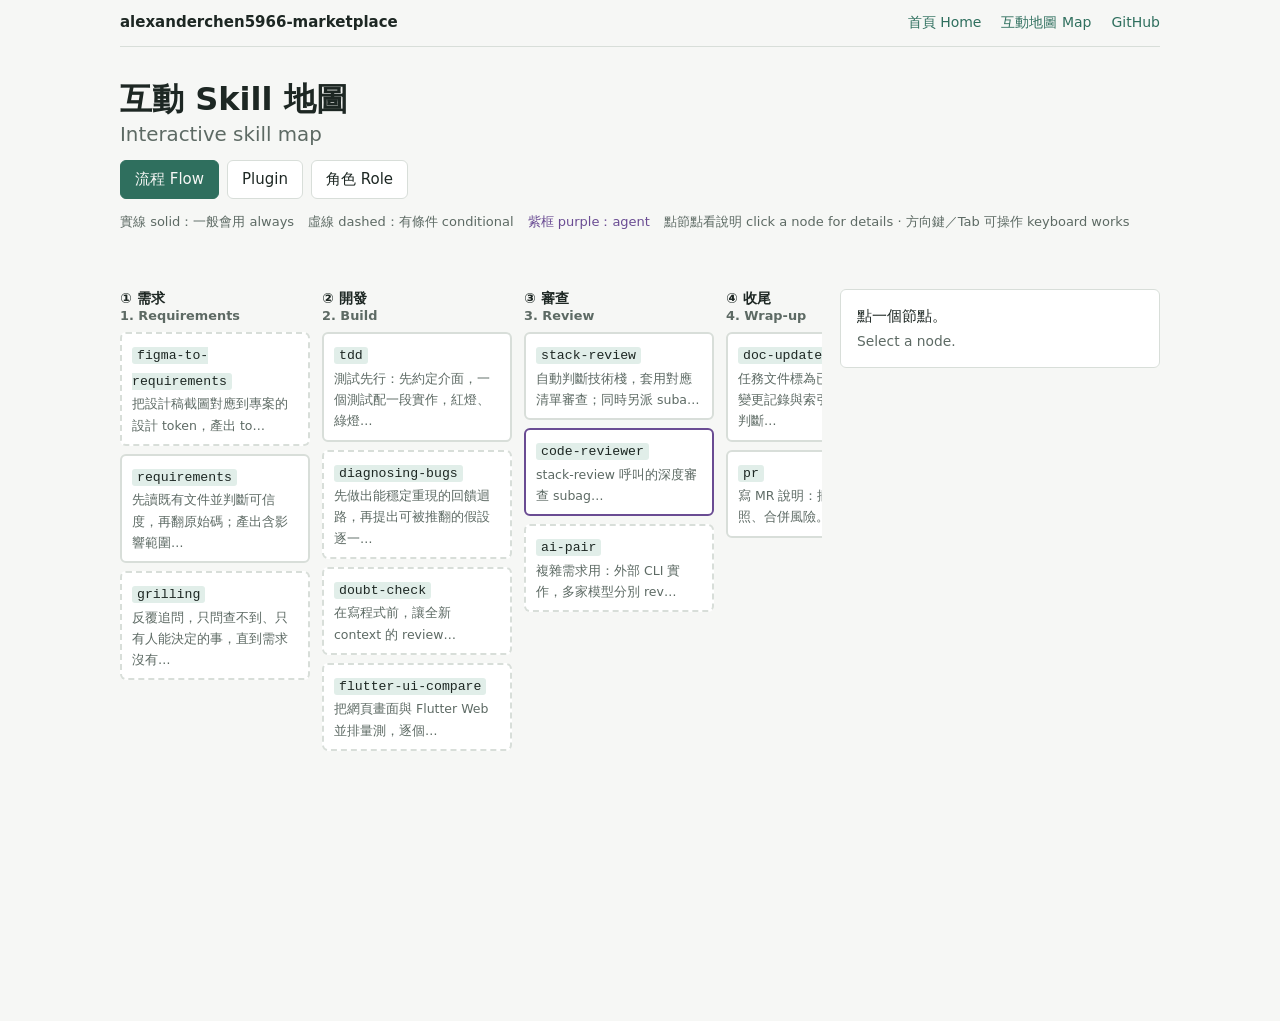
==== docs/map/index.html @ e2659835 "新增 GitHub Pages：介紹首頁與互動 skill 地圖（中英並列） Co-Authored-By: Claude Sonnet 5.5 <noreply@anthropic.com>" ====
<!doctype html>
<html lang="zh-Hant"><head><meta charset="utf-8"><meta name="viewport" content="width=device-width,initial-scale=1">
<title>Skill Map 互動地圖</title><link rel="stylesheet" href="../assets/style.css"></head><body>
<nav class="nav" aria-label="main"><strong>alexanderchen5966-marketplace</strong><a href="../">首頁 Home</a><a href="./">互動地圖 Map</a><a id="gh" href="#">GitHub</a></nav>
<main>
<header style="display:flex;flex-direction:column;gap:12px"><h1>互動 Skill 地圖<span class="en">Interactive skill map</span></h1>
<div class="tabs" role="tablist" id="tabs"></div>
<div class="legend"><span>實線 solid：一般會用 always</span><span>虛線 dashed：有條件 conditional</span><span style="color:var(--lab)">紫框 purple：agent</span><span>點節點看說明 click a node for details · 方向鍵／Tab 可操作 keyboard works</span></div></header>
<div class="layout"><div id="view" aria-live="polite"></div>
<aside class="panel" id="panel"><p>點一個節點。<span class="en">Select a node.</span></p></aside></div>
</main>
<script src="../assets/site.js"></script><script src="../assets/map.js"></script></body></html>
---- docs/assets/style.css ----
:root{--bg:#f6f7f5;--surface:#fff;--ink:#1d2723;--muted:#5d6a64;--line:#d8ded9;--accent:#2f6f5e;--accent-soft:#e1eee9;--warm:#8a6a1f;--warm-bg:#f3ead2;--lab:#6a4c93;--lab-bg:#ece5f4;
--font:"Noto Sans TC","PingFang TC","Microsoft JhengHei",system-ui,sans-serif;--mono:"IBM Plex Mono",ui-monospace,Menlo,monospace}
@media (prefers-color-scheme:dark){:root:not([data-theme=light]){--bg:#141a18;--surface:#1b2320;--ink:#e3ebe7;--muted:#9aa8a1;--line:#2e3a35;--accent:#7cc4ad;--accent-soft:#1f322b;--warm:#e0c272;--warm-bg:#3a3220;--lab:#c3a8e6;--lab-bg:#2f2640}}
*{box-sizing:border-box}html{scroll-behavior:smooth}
body{margin:0;background:var(--bg);color:var(--ink);font:15px/1.7 var(--font);padding-inline:max(16px,env(safe-area-inset-left))}
a{color:var(--accent)}code{font-family:var(--mono);font-size:.88em;background:var(--accent-soft);padding:1px 5px;border-radius:3px}
.nav{position:sticky;top:0;z-index:5;background:var(--bg);border-bottom:1px solid var(--line);display:flex;flex-wrap:wrap;gap:6px 20px;align-items:center;padding:10px 0;max-width:1040px;margin:0 auto}
.nav strong{margin-right:auto}.nav a{text-decoration:none;font-size:14px}.nav a:hover{text-decoration:underline}
main{max-width:1040px;margin:0 auto;padding:32px 0 64px;display:flex;flex-direction:column;gap:56px}
h1,h2,h3{line-height:1.3;margin:0;text-wrap:balance}h1{font-size:32px}h2{font-size:22px;padding-bottom:8px;border-bottom:2px solid var(--ink)}h3{font-size:16px}
.en{display:block;color:var(--muted);font-size:.92em}h1 .en,h2 .en{font-weight:400;font-size:.62em;margin-top:2px}
.eyebrow{font:12px var(--mono);letter-spacing:.08em;text-transform:uppercase;color:var(--accent)}
section{display:flex;flex-direction:column;gap:16px}p{margin:0;max-width:72ch}
.grid{display:grid;grid-template-columns:repeat(auto-fill,minmax(280px,1fr));gap:14px}
.card{background:var(--surface);border:1px solid var(--line);border-radius:6px;padding:14px 16px;display:flex;flex-direction:column;gap:8px;min-width:0}
.badge{display:inline-block;font-size:12px;font-weight:500;padding:1px 8px;border-radius:999px;background:var(--accent-soft);color:var(--accent);margin-right:4px}
.badge.manual{background:var(--warm-bg);color:var(--warm)}.badge.cond{background:var(--lab-bg);color:var(--lab)}
.steps{display:flex;flex-wrap:wrap;gap:10px;align-items:stretch}
.step{flex:1 1 150px;background:var(--surface);border:2px solid var(--accent);border-radius:6px;padding:10px 12px}
.step .skills{display:flex;flex-wrap:wrap;gap:4px;margin-top:6px}
.chip{font:12px var(--mono);border:1px solid var(--line);border-radius:4px;padding:1px 6px;background:var(--bg)}.chip.cond{border-style:dashed}
.cta{display:inline-block;background:var(--accent);color:var(--bg);padding:8px 16px;border-radius:6px;text-decoration:none;font-weight:500;width:fit-content}
.tw{overflow-x:auto;border:1px solid var(--line);border-radius:6px;background:var(--surface)}
table{border-collapse:collapse;width:100%;font-size:14px}th,td{text-align:left;padding:8px 12px;border-bottom:1px solid var(--line);vertical-align:top}th{font-size:12px;color:var(--muted);background:var(--bg)}tr:last-child td{border-bottom:0}
footer{max-width:1040px;margin:0 auto;padding:24px 0 48px;border-top:1px solid var(--line);color:var(--muted);font-size:13px}
/* map */
.tabs{display:flex;gap:8px;flex-wrap:wrap}.tabs button,.node{font:inherit;cursor:pointer}
.tabs button{border:1px solid var(--line);background:var(--surface);color:var(--ink);padding:6px 14px;border-radius:6px}.tabs button[aria-selected=true]{background:var(--accent);color:var(--bg);border-color:var(--accent)}
.layout{display:grid;grid-template-columns:1fr 320px;gap:18px;align-items:start}@media(max-width:820px){.layout{grid-template-columns:1fr}}
.cols{display:flex;gap:12px;overflow-x:auto;padding-bottom:6px}.col{flex:0 0 190px;display:flex;flex-direction:column;gap:8px}.col h3{font-size:14px}
.node{text-align:left;background:var(--surface);color:var(--ink);border:2px solid var(--line);border-radius:6px;padding:8px 10px;width:100%}
.node[data-cond=true]{border-style:dashed}.node.agent{border-color:var(--lab)}.node[aria-pressed=true],.node:focus-visible{border-color:var(--accent);outline:2px solid var(--accent)}
.node small{display:block;color:var(--muted)}
.groups{display:grid;grid-template-columns:repeat(auto-fit,minmax(240px,1fr));gap:12px}.group{border:2px solid var(--accent);border-radius:8px;padding:10px;display:flex;flex-direction:column;gap:8px;background:var(--surface)}
.panel{position:sticky;top:60px;background:var(--surface);border:1px solid var(--line);border-radius:6px;padding:14px 16px;display:flex;flex-direction:column;gap:8px}
.legend{display:flex;gap:14px;flex-wrap:wrap;font-size:13px;color:var(--muted)}
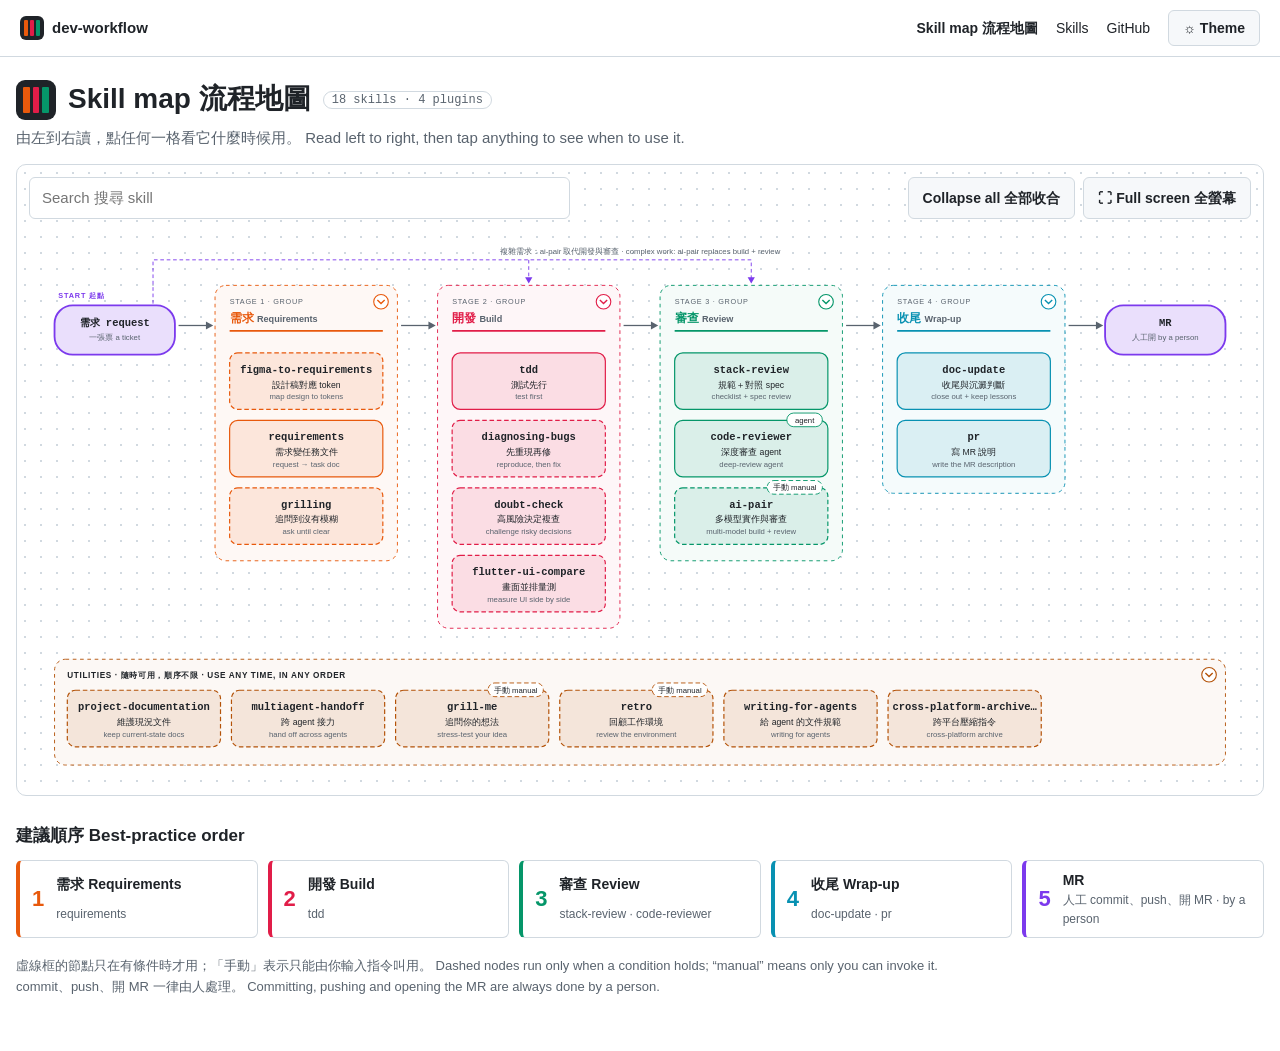
==== commit ba47b30b: "GitHub Pages 改版：首頁改 landing 風格，地圖改畫布式流程圖與說明視窗 Co-Authored-By: Claude Fable 5.2 <noreply@anthropic.co" ====
--- a/docs/map/index.html
+++ b/docs/map/index.html
@@ -1,12 +1,20 @@
 <!doctype html>
 <html lang="zh-Hant"><head><meta charset="utf-8"><meta name="viewport" content="width=device-width,initial-scale=1">
-<title>Skill Map 互動地圖</title><link rel="stylesheet" href="../assets/style.css"></head><body>
-<nav class="nav" aria-label="main"><strong>alexanderchen5966-marketplace</strong><a href="../">首頁 Home</a><a href="./">互動地圖 Map</a><a id="gh" href="#">GitHub</a></nav>
-<main>
-<header style="display:flex;flex-direction:column;gap:12px"><h1>互動 Skill 地圖<span class="en">Interactive skill map</span></h1>
-<div class="tabs" role="tablist" id="tabs"></div>
-<div class="legend"><span>實線 solid：一般會用 always</span><span>虛線 dashed：有條件 conditional</span><span style="color:var(--lab)">紫框 purple：agent</span><span>點節點看說明 click a node for details · 方向鍵／Tab 可操作 keyboard works</span></div></header>
-<div class="layout"><div id="view" aria-live="polite"></div>
-<aside class="panel" id="panel"><p>點一個節點。<span class="en">Select a node.</span></p></aside></div>
+<title>Skill map 流程地圖</title>
+<link rel="stylesheet" href="../assets/style.css"></head><body>
+<div class="top"><div class="wrap" style="max-width:1340px">
+<a class="brand" href="../"><span class="logo"><i></i><i></i><i></i></span>dev-workflow</a>
+<a class="lk" href="./"><b>Skill map 流程地圖</b></a><a class="lk" href="../#skills">Skills</a><a class="lk" id="gh" href="#">GitHub</a>
+<button class="btn" id="theme" type="button">☼ Theme</button></div></div>
+<main class="sm-main">
+<div class="sm-head"><span class="logo"><i></i><i></i><i></i></span><h1>Skill map 流程地圖</h1><span class="pill" id="count"></span></div>
+<p class="sm-sub">由左到右讀，點任何一格看它什麼時候用。<span class="en"> Read left to right, then tap anything to see when to use it.</span></p>
+<div class="sm" id="sm">
+<div class="tb"><input id="q" type="search" placeholder="Search 搜尋 skill" aria-label="Search skills"><span class="sp"></span>
+<button class="btn" id="collapse" type="button">Collapse all 全部收合</button><button class="btn" id="fs" type="button">⛶ Full screen 全螢幕</button></div>
+<div class="scroll" id="canvas"></div></div>
+<section class="sm-order"><h2>建議順序 Best-practice order</h2><div class="order" id="order"></div></section>
+<p class="sm-foot">虛線框的節點只在有條件時才用；「手動」表示只能由你輸入指令叫用。<span class="en"> Dashed nodes run only when a condition holds; “manual” means only you can invoke it.</span><br>commit、push、開 MR 一律由人處理。<span class="en"> Committing, pushing and opening the MR are always done by a person.</span></p>
 </main>
+<div class="ov" id="ov" hidden><div class="md" id="md" role="dialog" aria-modal="true"></div></div>
 <script src="../assets/site.js"></script><script src="../assets/map.js"></script></body></html>
--- a/docs/assets/style.css
+++ b/docs/assets/style.css
@@ -1,36 +1,98 @@
-:root{--bg:#f6f7f5;--surface:#fff;--ink:#1d2723;--muted:#5d6a64;--line:#d8ded9;--accent:#2f6f5e;--accent-soft:#e1eee9;--warm:#8a6a1f;--warm-bg:#f3ead2;--lab:#6a4c93;--lab-bg:#ece5f4;
---font:"Noto Sans TC","PingFang TC","Microsoft JhengHei",system-ui,sans-serif;--mono:"IBM Plex Mono",ui-monospace,Menlo,monospace}
-@media (prefers-color-scheme:dark){:root:not([data-theme=light]){--bg:#141a18;--surface:#1b2320;--ink:#e3ebe7;--muted:#9aa8a1;--line:#2e3a35;--accent:#7cc4ad;--accent-soft:#1f322b;--warm:#e0c272;--warm-bg:#3a3220;--lab:#c3a8e6;--lab-bg:#2f2640}}
+:root{--bg:#fff;--soft:#f6f8fa;--ink:#1f2328;--muted:#59636e;--line:#d1d9e0;--link:#0969da;--green:#1f883d;--purple:#7c3aed;--hl:#ffe45c;
+--font:-apple-system,BlinkMacSystemFont,"Segoe UI","Noto Sans TC","PingFang TC","Microsoft JhengHei",sans-serif;--mono:ui-monospace,SFMono-Regular,Menlo,Consolas,monospace}
+:root[data-theme=dark]{--bg:#0d1117;--soft:#161b22;--ink:#e6edf3;--muted:#9198a1;--line:#30363d;--link:#4493f8;--green:#2ea043;--purple:#a78bfa;--hl:#6b5a00;color-scheme:dark}
+@media (prefers-color-scheme:dark){:root:not([data-theme=light]){--bg:#0d1117;--soft:#161b22;--ink:#e6edf3;--muted:#9198a1;--line:#30363d;--link:#4493f8;--green:#2ea043;--purple:#a78bfa;--hl:#6b5a00;color-scheme:dark}}
 *{box-sizing:border-box}html{scroll-behavior:smooth}
-body{margin:0;background:var(--bg);color:var(--ink);font:15px/1.7 var(--font);padding-inline:max(16px,env(safe-area-inset-left))}
-a{color:var(--accent)}code{font-family:var(--mono);font-size:.88em;background:var(--accent-soft);padding:1px 5px;border-radius:3px}
-.nav{position:sticky;top:0;z-index:5;background:var(--bg);border-bottom:1px solid var(--line);display:flex;flex-wrap:wrap;gap:6px 20px;align-items:center;padding:10px 0;max-width:1040px;margin:0 auto}
-.nav strong{margin-right:auto}.nav a{text-decoration:none;font-size:14px}.nav a:hover{text-decoration:underline}
-main{max-width:1040px;margin:0 auto;padding:32px 0 64px;display:flex;flex-direction:column;gap:56px}
-h1,h2,h3{line-height:1.3;margin:0;text-wrap:balance}h1{font-size:32px}h2{font-size:22px;padding-bottom:8px;border-bottom:2px solid var(--ink)}h3{font-size:16px}
-.en{display:block;color:var(--muted);font-size:.92em}h1 .en,h2 .en{font-weight:400;font-size:.62em;margin-top:2px}
-.eyebrow{font:12px var(--mono);letter-spacing:.08em;text-transform:uppercase;color:var(--accent)}
-section{display:flex;flex-direction:column;gap:16px}p{margin:0;max-width:72ch}
-.grid{display:grid;grid-template-columns:repeat(auto-fill,minmax(280px,1fr));gap:14px}
-.card{background:var(--surface);border:1px solid var(--line);border-radius:6px;padding:14px 16px;display:flex;flex-direction:column;gap:8px;min-width:0}
-.badge{display:inline-block;font-size:12px;font-weight:500;padding:1px 8px;border-radius:999px;background:var(--accent-soft);color:var(--accent);margin-right:4px}
-.badge.manual{background:var(--warm-bg);color:var(--warm)}.badge.cond{background:var(--lab-bg);color:var(--lab)}
-.steps{display:flex;flex-wrap:wrap;gap:10px;align-items:stretch}
-.step{flex:1 1 150px;background:var(--surface);border:2px solid var(--accent);border-radius:6px;padding:10px 12px}
-.step .skills{display:flex;flex-wrap:wrap;gap:4px;margin-top:6px}
-.chip{font:12px var(--mono);border:1px solid var(--line);border-radius:4px;padding:1px 6px;background:var(--bg)}.chip.cond{border-style:dashed}
-.cta{display:inline-block;background:var(--accent);color:var(--bg);padding:8px 16px;border-radius:6px;text-decoration:none;font-weight:500;width:fit-content}
-.tw{overflow-x:auto;border:1px solid var(--line);border-radius:6px;background:var(--surface)}
-table{border-collapse:collapse;width:100%;font-size:14px}th,td{text-align:left;padding:8px 12px;border-bottom:1px solid var(--line);vertical-align:top}th{font-size:12px;color:var(--muted);background:var(--bg)}tr:last-child td{border-bottom:0}
-footer{max-width:1040px;margin:0 auto;padding:24px 0 48px;border-top:1px solid var(--line);color:var(--muted);font-size:13px}
-/* map */
-.tabs{display:flex;gap:8px;flex-wrap:wrap}.tabs button,.node{font:inherit;cursor:pointer}
-.tabs button{border:1px solid var(--line);background:var(--surface);color:var(--ink);padding:6px 14px;border-radius:6px}.tabs button[aria-selected=true]{background:var(--accent);color:var(--bg);border-color:var(--accent)}
-.layout{display:grid;grid-template-columns:1fr 320px;gap:18px;align-items:start}@media(max-width:820px){.layout{grid-template-columns:1fr}}
-.cols{display:flex;gap:12px;overflow-x:auto;padding-bottom:6px}.col{flex:0 0 190px;display:flex;flex-direction:column;gap:8px}.col h3{font-size:14px}
-.node{text-align:left;background:var(--surface);color:var(--ink);border:2px solid var(--line);border-radius:6px;padding:8px 10px;width:100%}
-.node[data-cond=true]{border-style:dashed}.node.agent{border-color:var(--lab)}.node[aria-pressed=true],.node:focus-visible{border-color:var(--accent);outline:2px solid var(--accent)}
-.node small{display:block;color:var(--muted)}
-.groups{display:grid;grid-template-columns:repeat(auto-fit,minmax(240px,1fr));gap:12px}.group{border:2px solid var(--accent);border-radius:8px;padding:10px;display:flex;flex-direction:column;gap:8px;background:var(--surface)}
-.panel{position:sticky;top:60px;background:var(--surface);border:1px solid var(--line);border-radius:6px;padding:14px 16px;display:flex;flex-direction:column;gap:8px}
-.legend{display:flex;gap:14px;flex-wrap:wrap;font-size:13px;color:var(--muted)}
+body{margin:0;background:var(--bg);color:var(--ink);font:15px/1.6 var(--font)}
+a{color:var(--link);text-decoration:none}a:hover{text-decoration:underline}
+code,.mono{font-family:var(--mono)}
+.en{color:var(--muted)}
+.wrap{max-width:1080px;margin:0 auto;padding-inline:20px}
+/* nav */
+.top{position:sticky;top:0;z-index:20;background:var(--bg);border-bottom:1px solid var(--line)}
+.top .wrap{display:flex;align-items:center;gap:6px 18px;flex-wrap:wrap;padding-block:10px}
+.brand{display:flex;align-items:center;gap:8px;font-weight:700;color:var(--ink);margin-right:auto}
+.logo{width:24px;height:24px;border-radius:6px;background:#1f2328;display:grid;grid-template-columns:repeat(3,1fr);gap:2px;padding:4px}
+.logo i{border-radius:1px}.logo i:nth-child(1){background:#e8590c}.logo i:nth-child(2){background:#e11d48}.logo i:nth-child(3){background:#059669}
+.pill{font:12px var(--mono);border:1px solid var(--line);border-radius:999px;padding:1px 8px;color:var(--muted);font-weight:400}
+.top a.lk{color:var(--ink);font-size:14px}
+.btn{font:inherit;font-size:14px;font-weight:600;border:1px solid var(--line);background:var(--soft);color:var(--ink);border-radius:6px;padding:6px 14px;cursor:pointer;display:inline-flex;align-items:center;gap:6px}
+.btn:hover{text-decoration:none;border-color:var(--muted)}.btn.primary{background:var(--green);border-color:var(--green);color:#fff}
+/* home */
+.hero{text-align:center;padding:72px 0 64px;display:flex;flex-direction:column;align-items:center;gap:14px}
+.hero .logo{width:64px;height:64px;border-radius:14px;padding:12px;gap:5px}
+.hero h1{font-size:44px;line-height:1.15;margin:0;letter-spacing:-.02em}
+.hero .tag{font-size:19px;font-weight:600;margin:0}.hero .sub{margin:0;color:var(--muted)}
+.hero .row{display:flex;gap:10px;flex-wrap:wrap;justify-content:center;margin-top:8px}
+.sec{border-top:1px solid var(--line);padding:64px 0}
+.sec h2{font-size:26px;margin:0 0 6px;letter-spacing:-.01em}.sec .lead{margin:0 0 22px;max-width:78ch}
+.embed{border:1px solid var(--line);border-radius:8px;overflow:hidden;background:var(--soft)}
+.embed iframe{display:block;width:100%;height:560px;border:0}
+.lanes{display:grid;grid-template-columns:repeat(6,minmax(120px,1fr));gap:8px;overflow-x:auto}
+.lane{border:1px solid var(--line);border-top:3px solid var(--c);border-radius:6px;min-height:230px;background:var(--soft);display:flex;flex-direction:column}
+.lane header{padding:8px 10px;border-bottom:1px solid var(--line);font-weight:600;font-size:13px;background:color-mix(in srgb,var(--c) 12%,var(--bg))}
+.lane header small{display:block;font:11px var(--mono);color:var(--c);font-weight:400}
+.lane .slot{padding:8px;display:flex;flex-direction:column;gap:6px}
+.tk{background:var(--bg);border:1px solid var(--line);border-radius:5px;padding:6px 8px;font-size:12px;animation:pop .35s ease}
+.tk small{display:block;font:11px var(--mono);color:var(--muted)}
+@keyframes pop{from{transform:translateY(-6px);opacity:0}to{transform:none;opacity:1}}
+.cards{display:grid;grid-template-columns:repeat(auto-fill,minmax(240px,1fr));gap:12px}
+.card{border:1px solid var(--line);border-radius:6px;padding:14px 16px;display:flex;flex-direction:column;gap:6px;background:var(--bg);color:var(--ink)}
+a.card:hover{border-color:var(--link);text-decoration:none}
+.card h3{margin:0;font:600 15px var(--mono)}.card p{margin:0;font-size:13.5px}.card .en{font-size:12.5px}
+.chip{align-self:flex-start;font:12px var(--mono);border:1px solid var(--line);border-radius:4px;padding:1px 6px;background:var(--soft)}
+.kicker{font:11px var(--mono);color:var(--link)}
+.sub-h{font-size:15px;font-weight:700;margin:26px 0 10px}.sub-h small{font-weight:400;color:var(--muted);margin-left:6px}
+.tw{overflow-x:auto;border:1px solid var(--line);border-radius:6px}
+table{border-collapse:collapse;width:100%;font-size:14px}th,td{text-align:left;padding:8px 12px;border-bottom:1px solid var(--line);vertical-align:top}th{font-size:12px;color:var(--muted);background:var(--soft)}tr:last-child td{border-bottom:0}
+.note{font-size:13px;color:var(--muted);margin-top:18px}
+.foot{border-top:1px solid var(--line);padding:22px 0 40px;font-size:13px;color:var(--muted)}.foot .wrap{display:flex;gap:16px;flex-wrap:wrap}.foot .sp{margin-right:auto}
+/* map page */
+.sm-main{padding:20px 16px 40px;max-width:1340px;margin:0 auto}
+.sm-head{display:flex;align-items:center;gap:12px;flex-wrap:wrap}.sm-head h1{font-size:28px;margin:0}
+.sm-head .logo{width:40px;height:40px;border-radius:9px;padding:7px;gap:3px}
+.sm-sub{color:var(--muted);margin:4px 0 14px}
+.sm{border:1px solid var(--line);border-radius:10px;background-color:var(--bg);background-image:radial-gradient(var(--line) 1px,transparent 1px);background-size:16px 16px;padding:12px}
+.sm:fullscreen{overflow:auto;border-radius:0}
+.tb{display:flex;gap:8px;flex-wrap:wrap;margin-bottom:8px}
+.tb input{flex:1 1 220px;max-width:560px;font:inherit;padding:8px 12px;border:1px solid var(--line);border-radius:6px;background:var(--bg);color:var(--ink)}
+.tb .sp{flex:1}
+.scroll{overflow-x:auto}.scroll svg{display:block;min-width:1000px;width:100%;height:auto}
+svg text{font-family:var(--font);fill:var(--ink)}
+.gbox{fill:color-mix(in srgb,var(--c) 4%,var(--bg));stroke:var(--c);stroke-dasharray:4 4;stroke-width:1}
+.gk{font-size:9px;letter-spacing:.08em;font-weight:700}.gs{font-size:8px;letter-spacing:.1em;fill:var(--muted)}
+.gt{font-size:13px;font-weight:700;fill:var(--c)}.gt2{font-size:10px;fill:var(--muted)}
+.gline{stroke:var(--c);stroke-width:2}
+.nd{cursor:pointer;outline:none}.nd rect{fill:color-mix(in srgb,var(--c) 15%,var(--bg));stroke:var(--c);stroke-width:1.3}
+.nd.cond rect{stroke-dasharray:5 3}.nd:hover rect,.nd:focus-visible rect{stroke-width:2.6}
+.nd.dim{opacity:.18}
+.t1{font:600 11.5px var(--mono)}.t2{font-size:9.5px}.t3{font-size:8.5px;fill:var(--muted)}
+.tagp rect{fill:var(--bg);stroke:var(--c);stroke-width:1;stroke-dasharray:none}.tagp text{font-size:8.5px}
+.arr{stroke:var(--muted);stroke-width:1.4;fill:none}.arrh{fill:var(--muted)}
+.rt rect{fill:color-mix(in srgb,var(--purple) 16%,var(--bg));stroke:var(--purple);stroke-width:2}
+.rk{font-size:8px;letter-spacing:.12em;font-weight:700;fill:var(--purple)}
+.dash{stroke:var(--purple);stroke-width:1;stroke-dasharray:4 3;fill:none}.dashh{fill:var(--purple)}
+.chev{cursor:pointer}.chev circle{fill:var(--bg);stroke:var(--c);stroke-width:1.2}.chev path{stroke:var(--c);stroke-width:1.5;fill:none}
+.sm-order h2{font-size:17px;margin:26px 0 10px}
+.order{display:grid;grid-template-columns:repeat(auto-fit,minmax(190px,1fr));gap:10px}
+.ostep{border:1px solid var(--line);border-left:4px solid var(--c);border-radius:6px;padding:8px 12px;display:grid;grid-template-columns:auto 1fr;gap:0 12px;align-items:center}
+.ostep b.n{font-size:22px;color:var(--c);grid-row:span 2}.ostep strong{font-size:14px}.ostep small{color:var(--muted);font-size:12px}
+.sm-foot{font-size:13px;color:var(--muted);margin-top:18px}
+body.embed .top,body.embed .sm-head,body.embed .sm-sub,body.embed .sm-order,body.embed .sm-foot{display:none}body.embed .sm-main{padding:0}body.embed .sm{border:0;border-radius:0}
+/* modal */
+.ov{position:fixed;inset:0;z-index:50;background:rgba(27,31,36,.55);backdrop-filter:blur(3px);display:flex;align-items:flex-start;justify-content:center;padding:54px 16px;overflow:auto}
+.ov[hidden]{display:none}
+.md{background:var(--bg);border-radius:14px;border-left:8px solid var(--c);width:min(760px,100%);padding:26px 28px 28px;position:relative;box-shadow:0 20px 60px rgba(0,0,0,.35)}
+.md .x{position:absolute;top:14px;right:14px;width:38px;height:38px;border-radius:9px;border:1px solid var(--line);background:var(--bg);color:var(--ink);font-size:18px;cursor:pointer}
+.md h2{font:700 24px var(--mono);color:var(--c);margin:0 0 8px}
+.md .pills{display:flex;gap:6px;flex-wrap:wrap;margin-bottom:18px}
+.md .p{font-size:12.5px;border:1px solid var(--line);border-radius:999px;padding:2px 10px}.md .p.c{border-color:var(--c);color:var(--c);font-weight:600}
+.lbl{display:inline-block;font-size:11.5px;font-weight:700;letter-spacing:.1em;border-radius:5px;padding:2px 9px;margin:6px 0 10px;border:1px solid}
+.lbl.w{color:#9a3412;background:#ffedd5;border-color:#fdba74}.lbl.i{color:#1d4ed8;background:#dbeafe;border-color:#93c5fd}
+:root[data-theme=dark] .lbl.w{color:#fdba74;background:#431407;border-color:#9a3412}:root[data-theme=dark] .lbl.i{color:#93c5fd;background:#172554;border-color:#1d4ed8}
+.wr{display:flex;align-items:center;gap:12px;background:var(--soft);border-left:3px solid var(--c);border-radius:4px;padding:9px 12px;margin-bottom:8px}
+.wr div{flex:1}.wr .en{display:block;font-size:13px}
+.wr button{font:600 13px var(--mono);color:var(--c);background:var(--bg);border:1.5px solid var(--c);border-radius:999px;padding:3px 12px;cursor:pointer;white-space:nowrap}
+.md p{margin:0 0 6px}.md .inv{font:13px var(--mono);background:var(--soft);border:1px solid var(--line);border-radius:5px;padding:6px 10px;display:inline-block;margin-top:8px}
+mark{background:var(--hl);color:inherit;padding:0 2px}
+@media (max-width:640px){.hero h1{font-size:32px}.hero{padding:48px 0}.sec{padding:44px 0}.md{padding:22px 18px}.wr{flex-direction:column;align-items:flex-start}}
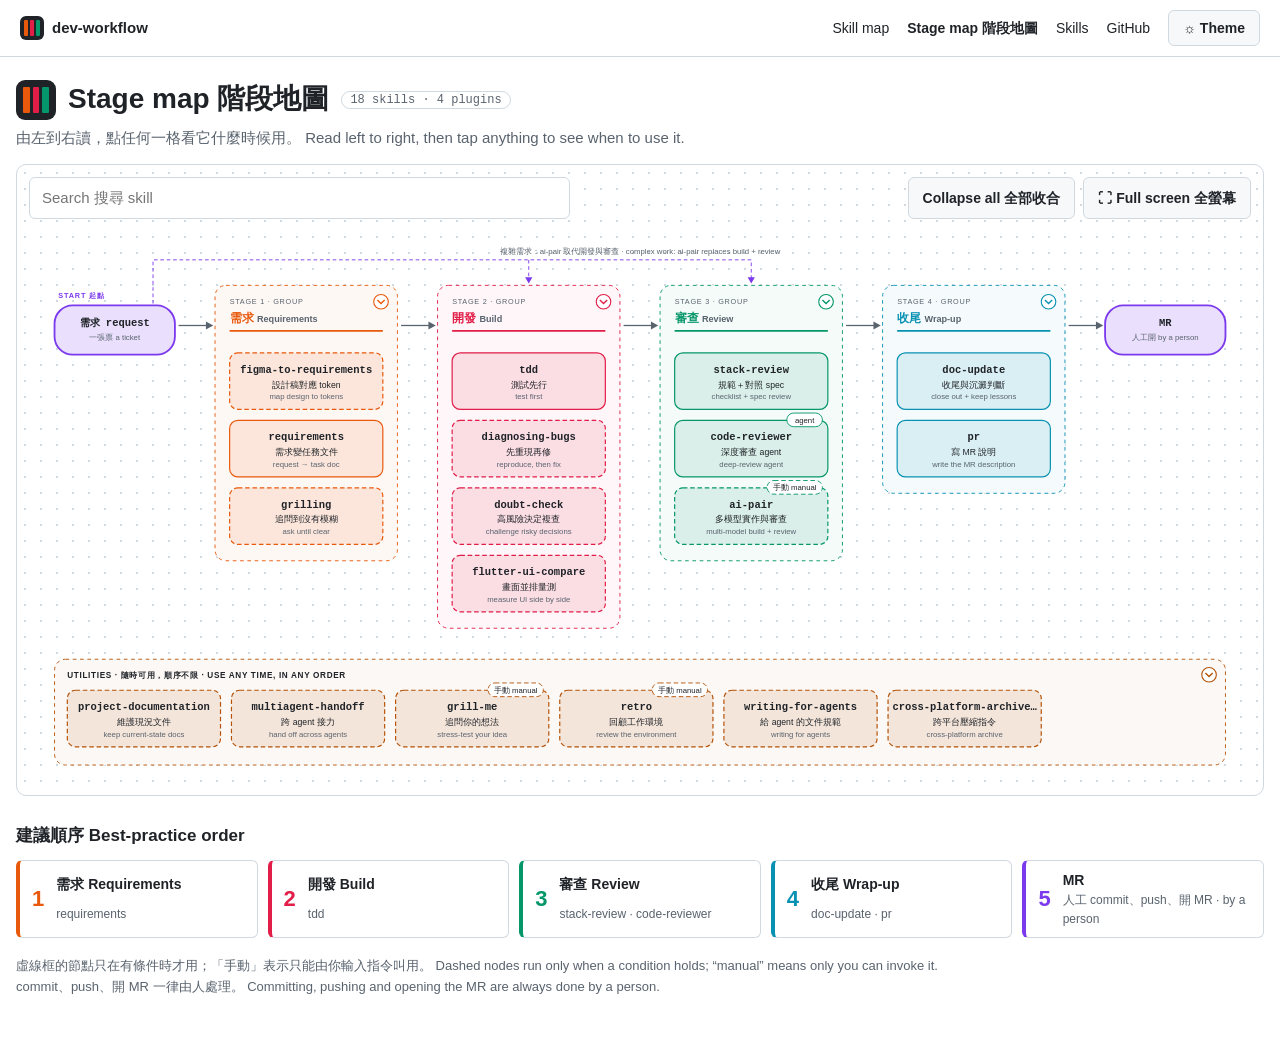
==== commit 80c6e7d9: "GitHub Pages：新增可拖曳縮放的 skill map（流動連線、小地圖、說明面板、匯出），首頁改嵌入此頁 Co-Authored-By: Claude Fable 5.2 <noreply@" ====
--- a/docs/map/index.html
+++ b/docs/map/index.html
@@ -1,13 +1,13 @@
 <!doctype html>
 <html lang="zh-Hant"><head><meta charset="utf-8"><meta name="viewport" content="width=device-width,initial-scale=1">
-<title>Skill map 流程地圖</title>
+<title>Stage map 階段地圖</title>
 <link rel="stylesheet" href="../assets/style.css"></head><body>
 <div class="top"><div class="wrap" style="max-width:1340px">
 <a class="brand" href="../"><span class="logo"><i></i><i></i><i></i></span>dev-workflow</a>
-<a class="lk" href="./"><b>Skill map 流程地圖</b></a><a class="lk" href="../#skills">Skills</a><a class="lk" id="gh" href="#">GitHub</a>
+<a class="lk" href="../skill-map/">Skill map</a><a class="lk" href="./"><b>Stage map 階段地圖</b></a><a class="lk" href="../#skills">Skills</a><a class="lk" id="gh" href="#">GitHub</a>
 <button class="btn" id="theme" type="button">☼ Theme</button></div></div>
 <main class="sm-main">
-<div class="sm-head"><span class="logo"><i></i><i></i><i></i></span><h1>Skill map 流程地圖</h1><span class="pill" id="count"></span></div>
+<div class="sm-head"><span class="logo"><i></i><i></i><i></i></span><h1>Stage map 階段地圖</h1><span class="pill" id="count"></span></div>
 <p class="sm-sub">由左到右讀，點任何一格看它什麼時候用。<span class="en"> Read left to right, then tap anything to see when to use it.</span></p>
 <div class="sm" id="sm">
 <div class="tb"><input id="q" type="search" placeholder="Search 搜尋 skill" aria-label="Search skills"><span class="sp"></span>
--- a/docs/assets/style.css
+++ b/docs/assets/style.css
@@ -27,7 +27,7 @@
 .sec{border-top:1px solid var(--line);padding:64px 0}
 .sec h2{font-size:26px;margin:0 0 6px;letter-spacing:-.01em}.sec .lead{margin:0 0 22px;max-width:78ch}
 .embed{border:1px solid var(--line);border-radius:8px;overflow:hidden;background:var(--soft)}
-.embed iframe{display:block;width:100%;height:560px;border:0}
+.embed iframe{display:block;width:100%;height:620px;border:0}
 .lanes{display:grid;grid-template-columns:repeat(6,minmax(120px,1fr));gap:8px;overflow-x:auto}
 .lane{border:1px solid var(--line);border-top:3px solid var(--c);border-radius:6px;min-height:230px;background:var(--soft);display:flex;flex-direction:column}
 .lane header{padding:8px 10px;border-bottom:1px solid var(--line);font-weight:600;font-size:13px;background:color-mix(in srgb,var(--c) 12%,var(--bg))}
